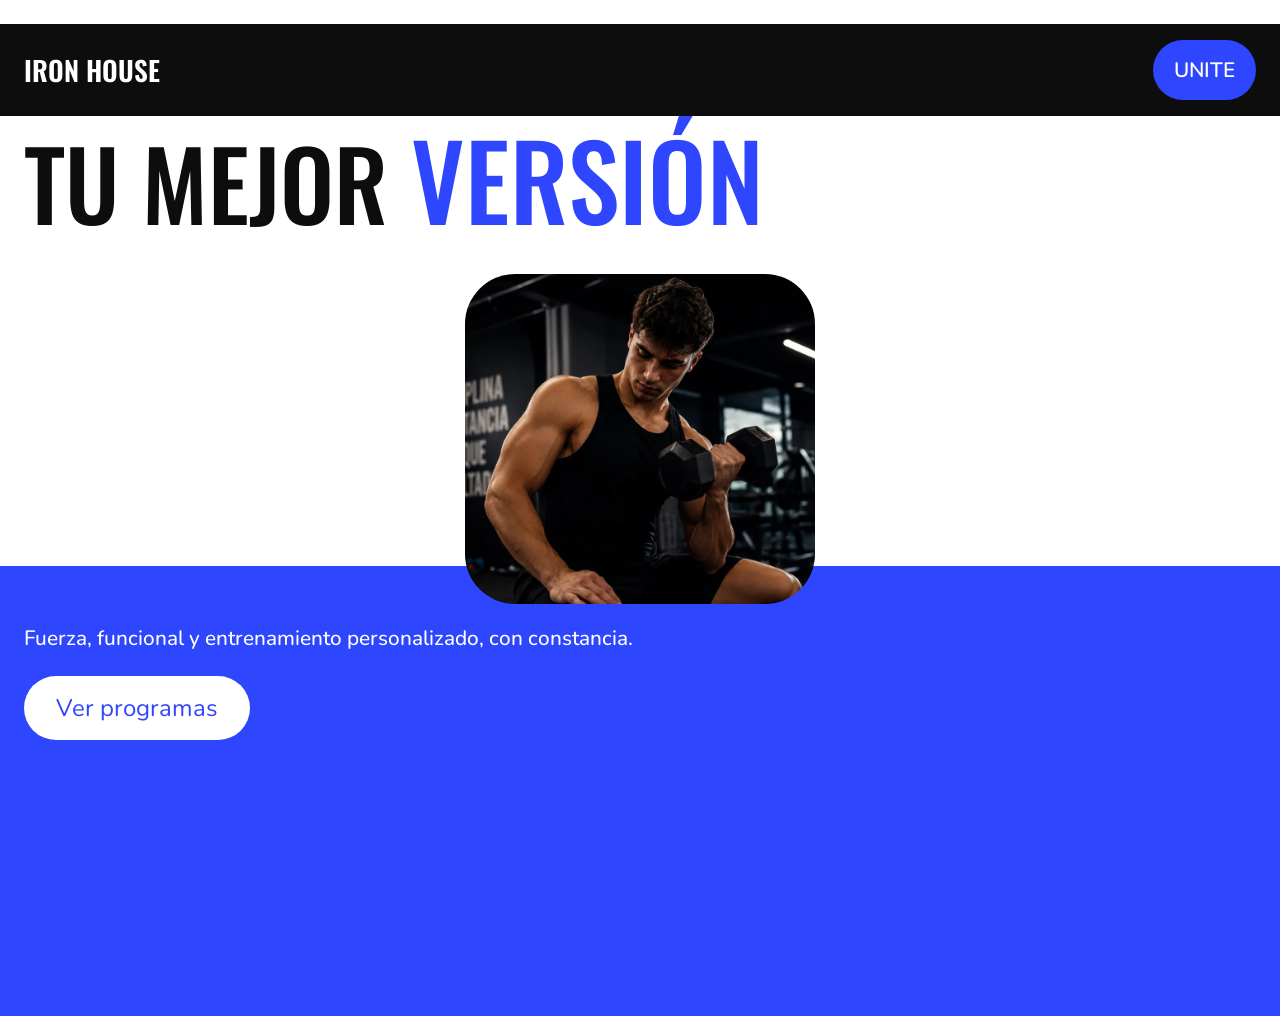
==== index.html @ 9e643df4 "Comienzo de la web de gimnasio en mobile" ====
<!DOCTYPE html>
<html lang="es">

<head>
    <!-- META -->
    <meta charset="UTF-8">
    <meta name="viewport" content="width=device-width, initial-scale=1.0">
    <!-- TITULO -->
    <title>Iron House - Inicio</title>
    <!-- CSS COMPILADO -->
    <link rel="stylesheet" href="css/style.css">
</head>

<body>
    <header>
        <nav class="navbar">
            <a href="#" class="link-nav link-tit">IRON HOUSE</a>
            <a href="#" class="link-nav link-bt">UNITE</a>
        </nav>
    </header>

    <main>
        <section class="hero-seccion">
            <h1 class="tit-hero">TU MEJOR <span class="resaltado">VERSIÓN</span></h1>
            <div class="cont-img">
                <img src="img/hero-entrenamiento.webp" alt="Persona entrenando en un gimnasio" class="img-hero">
            </div>
            <div class="desc-bt">
                <p class="descripcion">Fuerza, funcional y entrenamiento personalizado, con constancia.</p>
                <a href="pages/programas.html" class="bt-blanco">Ver programas</a>
            </div>
        </section>
    </main>

    <footer>

    </footer>


</body>

</html>
---- css/style.css ----
@import url("https://fonts.googleapis.com/css2?family=Nunito:ital,wght@0,200..1000;1,200..1000&family=Oswald:wght@200..700&display=swap");
* {
  margin: 0;
  padding: 0;
}

*,
*::before,
*::after {
  box-sizing: border-box;
}

a {
  text-decoration: none;
}

header {
  position: sticky;
  top: 0;
  z-index: 100;
}

.navbar {
  width: 100%;
  background-color: #0D0D0D;
  margin-top: 1.5rem;
  display: flex;
  flex-direction: row;
  justify-content: space-between;
  align-items: center;
  padding: 1rem 1.5rem;
}

.link-nav {
  text-decoration: none;
  display: inline-block;
}

.link-tit {
  font-family: "Oswald", sans-serif;
  font-size: 1.7rem;
  font-weight: 600;
  color: #FFFFFF;
  transition: all 0.3s linear;
}
.link-tit:hover {
  color: #d6d3d3;
}

.link-bt {
  font-family: "Nunito", sans-serif;
  font-size: 1.3rem;
  font-weight: 600;
  color: #FFFFFF;
  width: fit-content;
  background-color: #2F46FF;
  padding: 1rem 1.3rem;
  border-radius: 40px;
  transition: all 0.3s linear;
}
.link-bt:hover {
  background-color: #1B2BB8;
}

.hero-seccion {
  background: linear-gradient(#FFFFFF 0 50%, #2F46FF 50%);
  padding: 1rem 1.5rem;
  height: 100vh;
}

.tit-hero {
  font-family: "Oswald", sans-serif;
  font-size: 6rem;
  font-weight: 500;
  text-transform: uppercase;
  line-height: 0.9;
  color: #0D0D0D;
}

.resaltado {
  color: #2F46FF;
  font-size: 6.5rem;
}

.cont-img {
  display: flex;
  justify-content: center;
}

.img-hero {
  width: 350px;
  height: 330px;
  object-fit: cover;
  object-position: center;
  margin-top: 3rem;
  border-radius: 50px;
}

.desc-bt {
  display: flex;
  flex-direction: column;
  gap: 1.5rem;
  margin-top: 1.3rem;
}

.descripcion {
  font-family: "Nunito", sans-serif;
  font-size: 1.3rem;
  font-weight: 500;
  color: #FFFFFF;
}

.bt-blanco {
  width: fit-content;
  font-family: "Nunito", sans-serif;
  font-size: 1.5rem;
  color: #2F46FF;
  background-color: #FFFFFF;
  padding: 1rem 2rem;
  border-radius: 50px;
}

/*# sourceMappingURL=style.css.map */
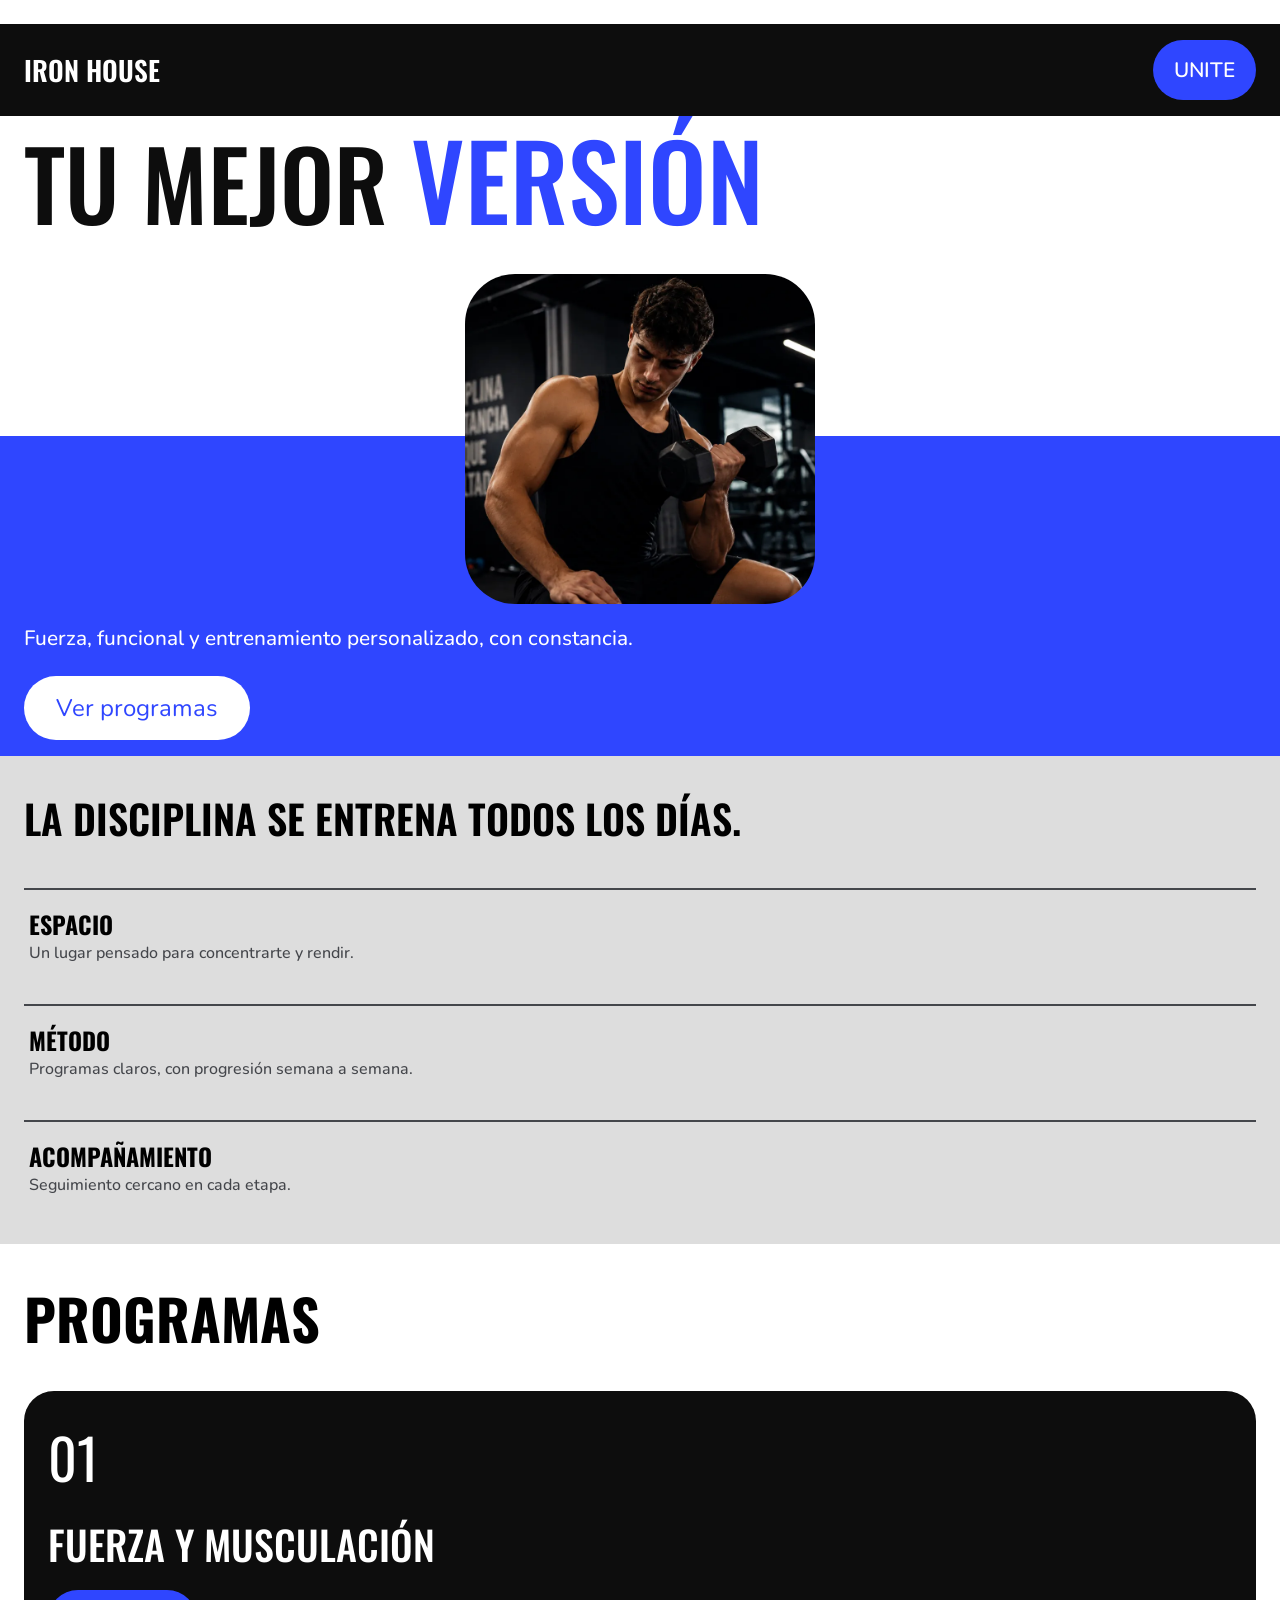
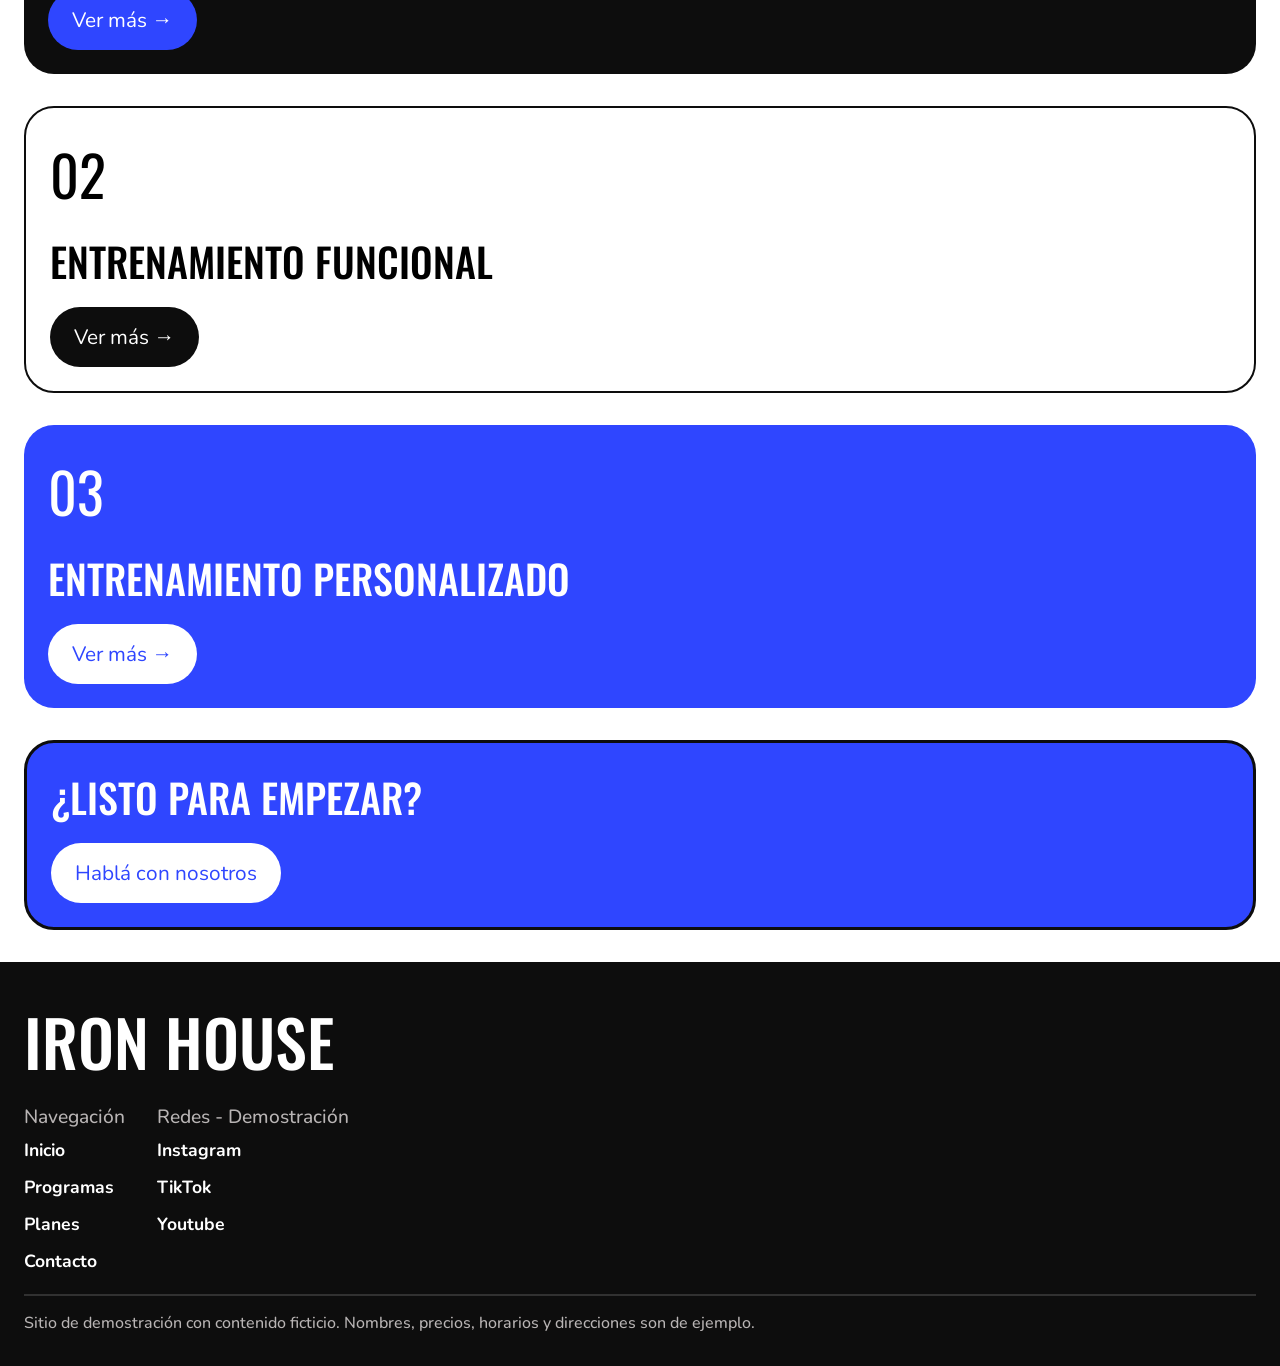
==== commit c7f464c8: "Terminando por ahora el inicio" ====
--- a/index.html
+++ b/index.html
@@ -30,13 +30,76 @@
                 <a href="pages/programas.html" class="bt-blanco">Ver programas</a>
             </div>
         </section>
+
+        <section class="motivacion-seccion">
+            <div class="cont-mot">
+                <h2 class="tit-moti">LA DISCIPLINA SE ENTRENA TODOS LOS DÍAS.</h2>
+                <ul>
+                    <li class="item-desc">
+                        <h3>ESPACIO</h3>
+                        <p>Un lugar pensado para concentrarte y rendir.</p>
+                    </li>
+                    <li class="item-desc">
+                        <h3>MÉTODO</h3>
+                        <p>Programas claros, con progresión semana a semana.</p>
+                    </li>
+                    <li class="item-desc">
+                        <h3>ACOMPAÑAMIENTO</h3>
+                        <p>Seguimiento cercano en cada etapa.</p>
+                    </li>
+                </ul>
+            </div>
+        </section>
+
+        <section class="muestra-pro-seccion">
+            <h2>PROGRAMAS</h2>
+            <div class="cont-cards">
+                <div class="card card-negra">
+                    <p>01</p>
+                    <h3>FUERZA Y MUSCULACIÓN</h3>
+                    <a href="pages/programas.html">Ver más →</a>
+                </div>
+                <div class="card card-blanca">
+                    <p>02</p>
+                    <h3>ENTRENAMIENTO FUNCIONAL</h3>
+                    <a href="pages/programas.html">Ver más →</a>
+                </div>
+                <div class="card card-azul">
+                    <p>03</p>
+                    <h3>ENTRENAMIENTO PERSONALIZADO</h3>
+                    <a href="pages/programas.html">Ver más →</a>
+                </div>
+            </div>
+            <div class="card card-azul borde-negro">
+                <h3>¿LISTO PARA EMPEZAR?</h3>
+                <a href="pages/contactos.html">Hablá con nosotros</a>
+            </div>
+        </section>
     </main>
 
     <footer>
-
+        <h2>IRON HOUSE</h2>
+        <div class="cont-footer">
+            <div class="caja-footer">
+                <h3>Navegación</h3>
+                <nav class="list-footer">
+                    <a href="#">Inicio</a>
+                    <a href="pages/programas.html">Programas</a>
+                    <a href="pages/planes.html">Planes</a>
+                    <a href="pages/contactos.html">Contacto</a>
+                </nav>
+            </div>
+            <div class="caja-footer">
+                <h3>Redes - Demostración</h3>
+                <nav class="list-footer">
+                    <a href="https://www.instagram.com/" target="_blank">Instagram</a>
+                    <a href="https://www.tiktok.com/" target="_blank">TikTok</a>
+                    <a href="https://www.youtube.com/" target="_blank">Youtube</a>
+                </nav>
+            </div>
+        </div>
+        <p>Sitio de demostración con contenido ficticio. Nombres, precios, horarios y direcciones son de ejemplo.</p>
     </footer>
-
-
 </body>
 
 </html>
--- a/css/style.css
+++ b/css/style.css
@@ -14,6 +14,10 @@
   text-decoration: none;
 }
 
+li {
+  list-style: none;
+}
+
 header {
   position: sticky;
   top: 0;
@@ -65,7 +69,6 @@
 .hero-seccion {
   background: linear-gradient(#FFFFFF 0 50%, #2F46FF 50%);
   padding: 1rem 1.5rem;
-  height: 100vh;
 }
 
 .tit-hero {
@@ -118,6 +121,214 @@
   background-color: #FFFFFF;
   padding: 1rem 2rem;
   border-radius: 50px;
+  transition: all 0.3s linear;
+}
+.bt-blanco:hover {
+  background-color: #dadada;
+}
+
+.motivacion-seccion {
+  background-color: #dddddd;
+  padding: 2rem 1.5rem;
+}
+
+.cont-mot {
+  display: flex;
+  flex-direction: column;
+  gap: 2.5rem;
+}
+
+.tit-moti {
+  font-family: "Oswald", sans-serif;
+  font-weight: 600;
+  font-size: 2.5rem;
+}
+
+.cont-mot ul {
+  display: flex;
+  flex-direction: column;
+  gap: 1.5rem;
+}
+
+.item-desc {
+  border-top: 2px solid #44464b;
+  padding: 1rem 0.3rem;
+}
+
+.item-desc h3 {
+  font-family: "Oswald", sans-serif;
+  font-size: 1.5rem;
+}
+
+.item-desc p {
+  font-family: "Nunito", sans-serif;
+  font-weight: 500;
+  font-size: 1rem;
+  color: #44464b;
+}
+
+.muestra-pro-seccion {
+  background-color: #FFFFFF;
+  padding: 2rem 1.5rem;
+  display: flex;
+  flex-direction: column;
+  gap: 2rem;
+}
+
+.muestra-pro-seccion h2 {
+  font-family: "Oswald", sans-serif;
+  font-size: 3.5rem;
+}
+
+.cont-cards {
+  display: flex;
+  flex-direction: column;
+  gap: 2rem;
+}
+
+.card {
+  padding: 1.5rem;
+  display: flex;
+  flex-direction: column;
+  gap: 1rem;
+  border-radius: 30px;
+}
+
+.card p {
+  font-family: "Oswald", sans-serif;
+  font-size: 3.5rem;
+}
+
+.card h3 {
+  font-family: "Oswald", sans-serif;
+  font-size: 2.5rem;
+  font-weight: 500;
+}
+
+.card a {
+  font-family: "Nunito", sans-serif;
+  font-size: 1.3rem;
+  padding: 1rem 1.5rem;
+  border-radius: 50px;
+  width: fit-content;
+}
+
+.card-negra {
+  background-color: #0D0D0D;
+}
+
+.card-negra p {
+  color: #FFFFFF;
+}
+
+.card-negra h3 {
+  color: #FFFFFF;
+}
+
+.card-negra a {
+  background-color: #2F46FF;
+  color: #FFFFFF;
+  transition: all 0.3s linear;
+}
+.card-negra a:hover {
+  background-color: #1B2BB8;
+}
+
+.card-blanca {
+  border: 2px solid #0D0D0D;
+}
+
+.card-blanca a {
+  background-color: #0D0D0D;
+  color: #FFFFFF;
+  transition: all 0.3s linear;
+}
+.card-blanca a:hover {
+  background-color: #8b8b8b;
+  color: #0D0D0D;
+  border: 2px solid #0D0D0D;
+}
+
+.card-azul {
+  background-color: #2F46FF;
+}
+
+.card-azul p {
+  color: #FFFFFF;
+}
+
+.card-azul h3 {
+  color: #FFFFFF;
+}
+
+.card-azul a {
+  background-color: #FFFFFF;
+  color: #2F46FF;
+  transition: all 0.3s linear;
+}
+.card-azul a:hover {
+  background-color: #dadada;
+}
+
+.borde-negro {
+  border: 3px solid #0D0D0D;
+}
+
+footer {
+  background-color: #0D0D0D;
+  padding: 2rem 1.5rem;
+  display: flex;
+  flex-direction: column;
+  gap: 1rem;
+}
+
+footer h2 {
+  font-family: "Oswald", sans-serif;
+  font-size: 4rem;
+  font-weight: 500;
+  color: #FFFFFF;
+}
+
+footer p {
+  font-family: "Nunito", sans-serif;
+  font-size: 1rem;
+  font-weight: 500;
+  color: #b8b4b4;
+}
+
+.cont-footer {
+  display: flex;
+  flex-direction: row;
+  gap: 2rem;
+  flex-wrap: wrap;
+  padding-bottom: 1.3rem;
+  border-bottom: 2px solid #313131;
+}
+
+.caja-footer {
+  display: flex;
+  flex-direction: column;
+  gap: 0.5rem;
+}
+
+.caja-footer h3 {
+  font-family: "Nunito", sans-serif;
+  font-size: 1.2rem;
+  font-weight: 500;
+  color: #b8b4b4;
+}
+
+.list-footer {
+  display: flex;
+  flex-direction: column;
+  gap: 0.8rem;
+}
+
+.list-footer a {
+  font-family: "Nunito", sans-serif;
+  font-size: 1.1rem;
+  font-weight: 700;
+  color: #FFFFFF;
 }
 
 /*# sourceMappingURL=style.css.map */
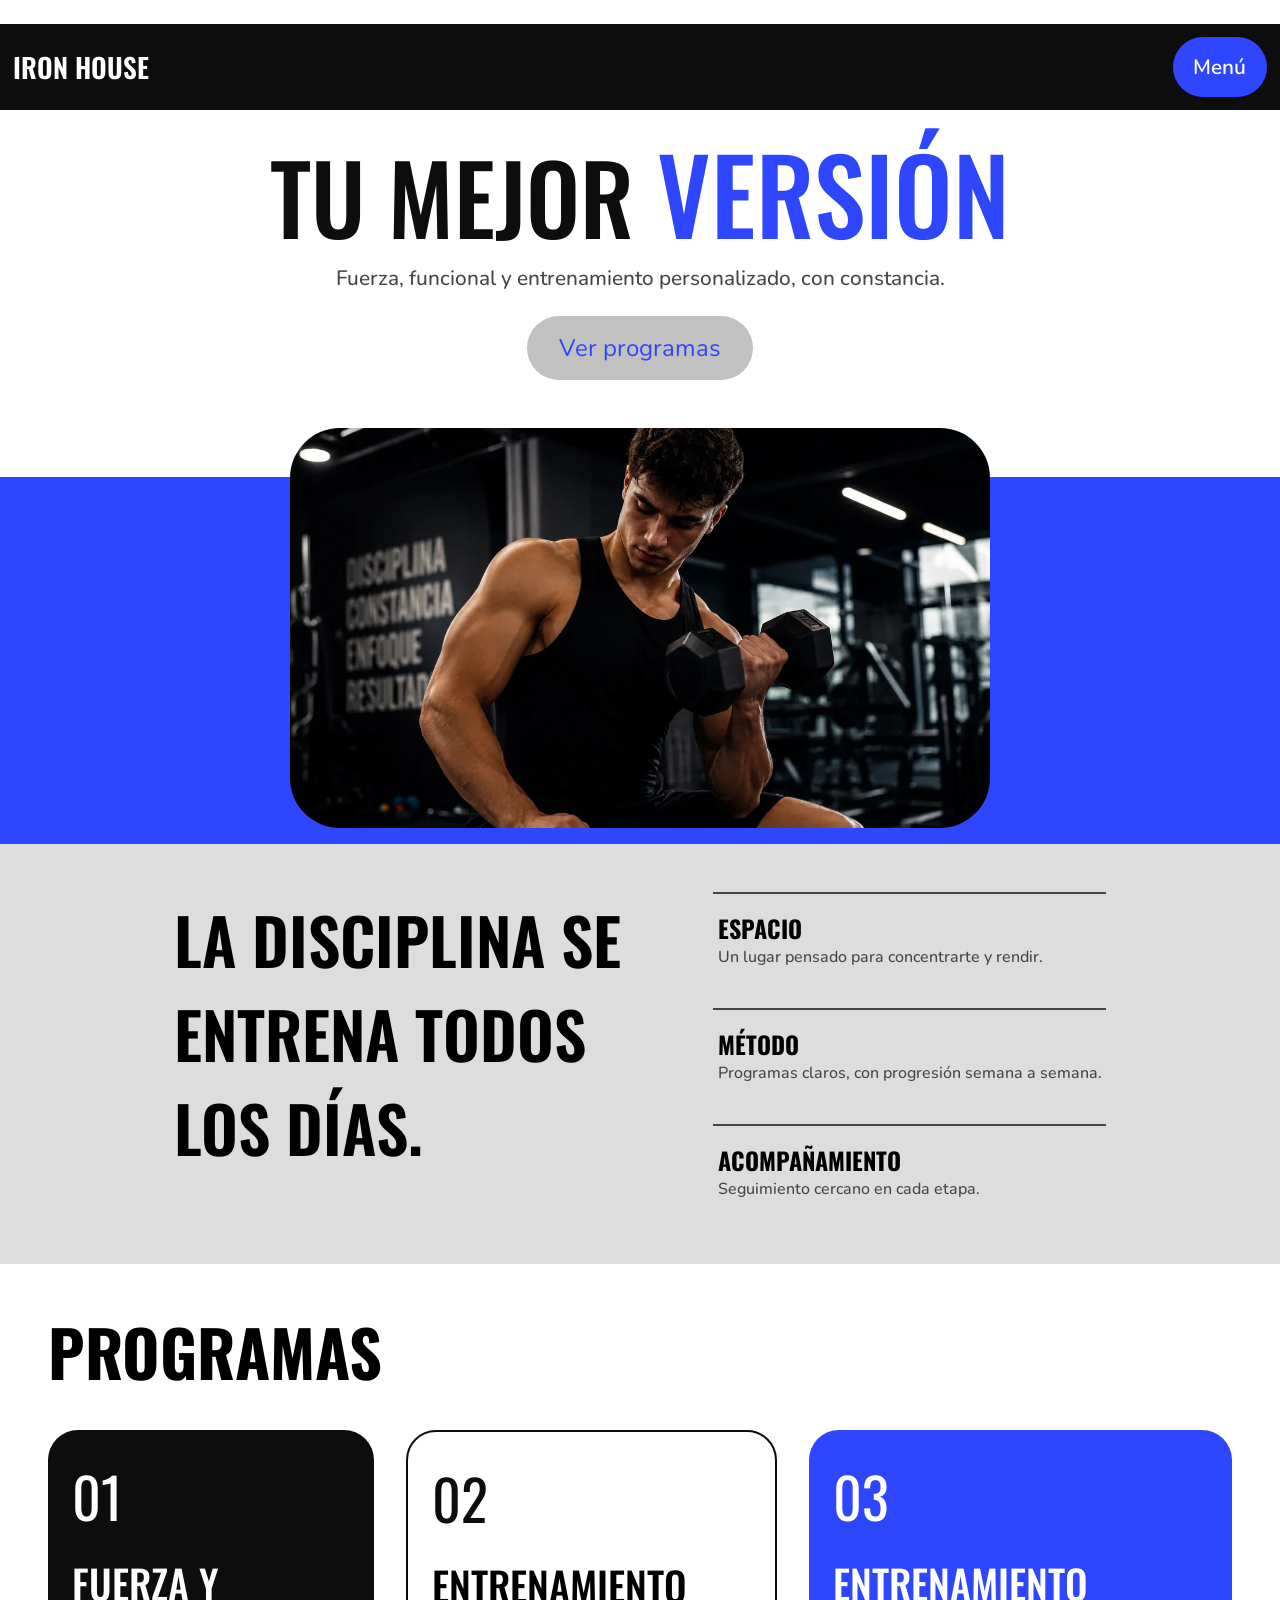
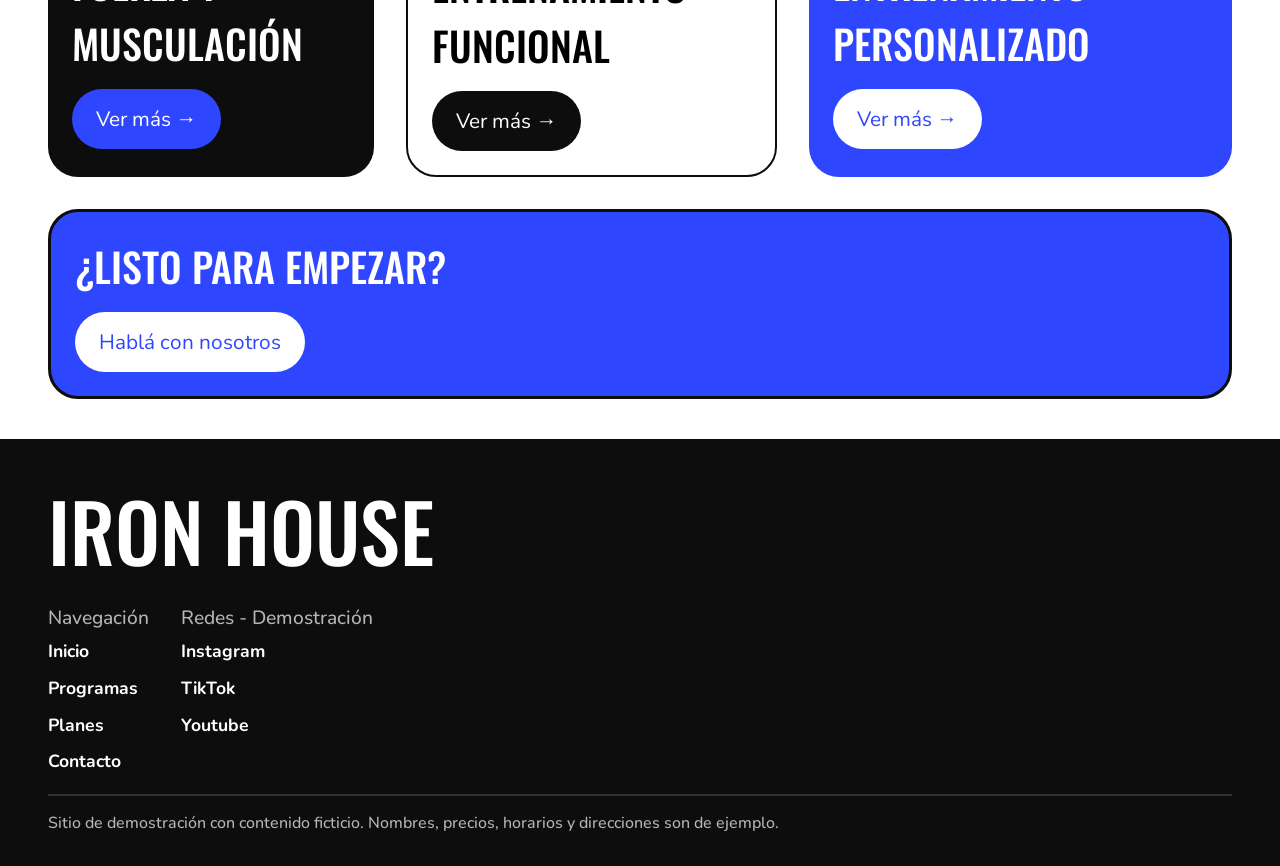
==== commit 93b68bb5: "Finalizada la sección de Programas" ====
--- a/index.html
+++ b/index.html
@@ -5,6 +5,7 @@
     <!-- META -->
     <meta charset="UTF-8">
     <meta name="viewport" content="width=device-width, initial-scale=1.0">
+    <meta name="description" content="Visita Iron House, un gimnasio ficticio que ofrece programas de entrenamiento de fuerza, funcional y personalizado.">
     <!-- TITULO -->
     <title>Iron House - Inicio</title>
     <!-- CSS COMPILADO -->
@@ -15,19 +16,19 @@
     <header>
         <nav class="navbar">
             <a href="#" class="link-nav link-tit">IRON HOUSE</a>
-            <a href="#" class="link-nav link-bt">UNITE</a>
+            <a href="#" class="link-nav link-bt">Menú</a>
         </nav>
     </header>
 
     <main>
         <section class="hero-seccion">
-            <h1 class="tit-hero">TU MEJOR <span class="resaltado">VERSIÓN</span></h1>
+            <div class="desc-bt">
+                <h1 class="tit-hero">TU MEJOR <span class="resaltado">VERSIÓN</span></h1>
+                <p class="descripcion">Fuerza, funcional y entrenamiento personalizado, con constancia.</p>
+                <a href="pages/programas.html" class="bt-blanco">Ver programas</a>
+            </div>
             <div class="cont-img">
                 <img src="img/hero-entrenamiento.webp" alt="Persona entrenando en un gimnasio" class="img-hero">
-            </div>
-            <div class="desc-bt">
-                <p class="descripcion">Fuerza, funcional y entrenamiento personalizado, con constancia.</p>
-                <a href="pages/programas.html" class="bt-blanco">Ver programas</a>
             </div>
         </section>
 
@@ -55,17 +56,17 @@
             <h2>PROGRAMAS</h2>
             <div class="cont-cards">
                 <div class="card card-negra">
-                    <p>01</p>
+                    <span class="card__numero__blanco" aria-hidden="true">01</span>
                     <h3>FUERZA Y MUSCULACIÓN</h3>
                     <a href="pages/programas.html">Ver más →</a>
                 </div>
                 <div class="card card-blanca">
-                    <p>02</p>
+                    <span class="card__numero__negro" aria-hidden="true">02</span>
                     <h3>ENTRENAMIENTO FUNCIONAL</h3>
                     <a href="pages/programas.html">Ver más →</a>
                 </div>
                 <div class="card card-azul">
-                    <p>03</p>
+                    <span class="card__numero__blanco" aria-hidden="true">03</span>
                     <h3>ENTRENAMIENTO PERSONALIZADO</h3>
                     <a href="pages/programas.html">Ver más →</a>
                 </div>
--- a/css/style.css
+++ b/css/style.css
@@ -110,7 +110,7 @@
   font-family: "Nunito", sans-serif;
   font-size: 1.3rem;
   font-weight: 500;
-  color: #FFFFFF;
+  color: #44464b;
 }
 
 .bt-blanco {
@@ -118,13 +118,13 @@
   font-family: "Nunito", sans-serif;
   font-size: 1.5rem;
   color: #2F46FF;
-  background-color: #FFFFFF;
+  background-color: #c1c1c1;
   padding: 1rem 2rem;
   border-radius: 50px;
   transition: all 0.3s linear;
 }
 .bt-blanco:hover {
-  background-color: #dadada;
+  background-color: #9e9e9e;
 }
 
 .motivacion-seccion {
@@ -195,11 +195,12 @@
 }
 
 .card p {
-  font-family: "Oswald", sans-serif;
-  font-size: 3.5rem;
-}
-
-.card h3 {
+  font-family: "Nunito", sans-serif;
+  font-size: 1.3rem;
+}
+
+.card h3,
+.card h2 {
   font-family: "Oswald", sans-serif;
   font-size: 2.5rem;
   font-weight: 500;
@@ -221,7 +222,8 @@
   color: #FFFFFF;
 }
 
-.card-negra h3 {
+.card-negra h3,
+.card-negra h2 {
   color: #FFFFFF;
 }
 
@@ -257,7 +259,8 @@
   color: #FFFFFF;
 }
 
-.card-azul h3 {
+.card-azul h3,
+.card-azul h2 {
   color: #FFFFFF;
 }
 
@@ -272,6 +275,70 @@
 
 .borde-negro {
   border: 3px solid #0D0D0D;
+}
+
+.cont-pro-tit {
+  background-color: #2F46FF;
+  text-align: start;
+  padding: 0.8rem 1rem;
+}
+
+.cont-pro-tit h1 {
+  font-family: "Oswald", sans-serif;
+  font-size: 4.3rem;
+  color: #FFFFFF;
+}
+
+.cont-pro-tit p {
+  font-family: "Nunito", sans-serif;
+  font-size: 1.3rem;
+  color: #FFFFFF;
+}
+
+.cont-cards-pro {
+  padding: 1.2rem 1rem;
+  display: flex;
+  flex-direction: column;
+  gap: 2rem;
+}
+
+.card-img-card {
+  border-radius: 35px;
+}
+
+.card__numero__blanco {
+  color: #FFFFFF;
+  font-family: "Oswald", sans-serif;
+  font-size: 3.5rem;
+}
+
+.card__numero__negro {
+  color: #0D0D0D;
+  font-family: "Oswald", sans-serif;
+  font-size: 3.5rem;
+}
+
+.card__etiquetas {
+  padding: 0;
+  margin: 0;
+  display: flex;
+  flex-wrap: wrap;
+  gap: 8px;
+}
+
+.card__etiquetas li {
+  color: #FFFFFF;
+  font-family: "Nunito", sans-serif;
+  font-size: 1.2rem;
+  font-weight: 700;
+  border: 2px solid #FFFFFF;
+  border-radius: 50px;
+  padding: 8px 10px;
+}
+
+.eti__negro li {
+  color: #0D0D0D;
+  border: 2px solid #0D0D0D;
 }
 
 footer {
@@ -329,6 +396,85 @@
   font-size: 1.1rem;
   font-weight: 700;
   color: #FFFFFF;
+  transition: all 0.3s linear;
+}
+.list-footer a:hover {
+  color: #2F46FF;
+}
+
+@media (min-width: 1000px) {
+  .navbar {
+    padding: 0.8rem;
+  }
+  .hero-seccion {
+    display: flex;
+    flex-direction: column;
+  }
+  .desc-bt {
+    text-align: center;
+  }
+  .bt-blanco {
+    margin: 0 auto;
+  }
+  .img-hero {
+    width: 700px;
+    height: 400px;
+  }
+  .motivacion-seccion {
+    padding: 3rem 1rem;
+  }
+  .cont-mot {
+    flex-direction: row;
+    justify-content: center;
+  }
+  .tit-moti {
+    font-size: 4rem;
+    width: 40%;
+  }
+  .muestra-pro-seccion {
+    padding: 2.5rem 3rem;
+  }
+  .muestra-pro-seccion h2 {
+    font-size: 4rem;
+  }
+  .cont-cards {
+    flex-direction: row;
+    justify-content: center;
+  }
+  .cont-pro-tit {
+    text-align: center;
+  }
+  .cont-pro-tit h1 {
+    font-size: 8rem;
+  }
+  .cont-cards-pro {
+    padding: 3rem 2rem;
+    display: flex;
+    flex-direction: row;
+    gap: 2rem;
+  }
+  .card {
+    padding: 1.5rem;
+  }
+  .card h2 {
+    font-size: 3rem;
+  }
+  .card-img-card {
+    width: 300px;
+    height: 200px;
+  }
+  .card p {
+    font-size: 1rem;
+  }
+  .card__etiquetas li {
+    font-size: 1rem;
+  }
+  footer {
+    padding: 2rem 3rem;
+  }
+  footer h2 {
+    font-size: 5rem;
+  }
 }
 
 /*# sourceMappingURL=style.css.map */
